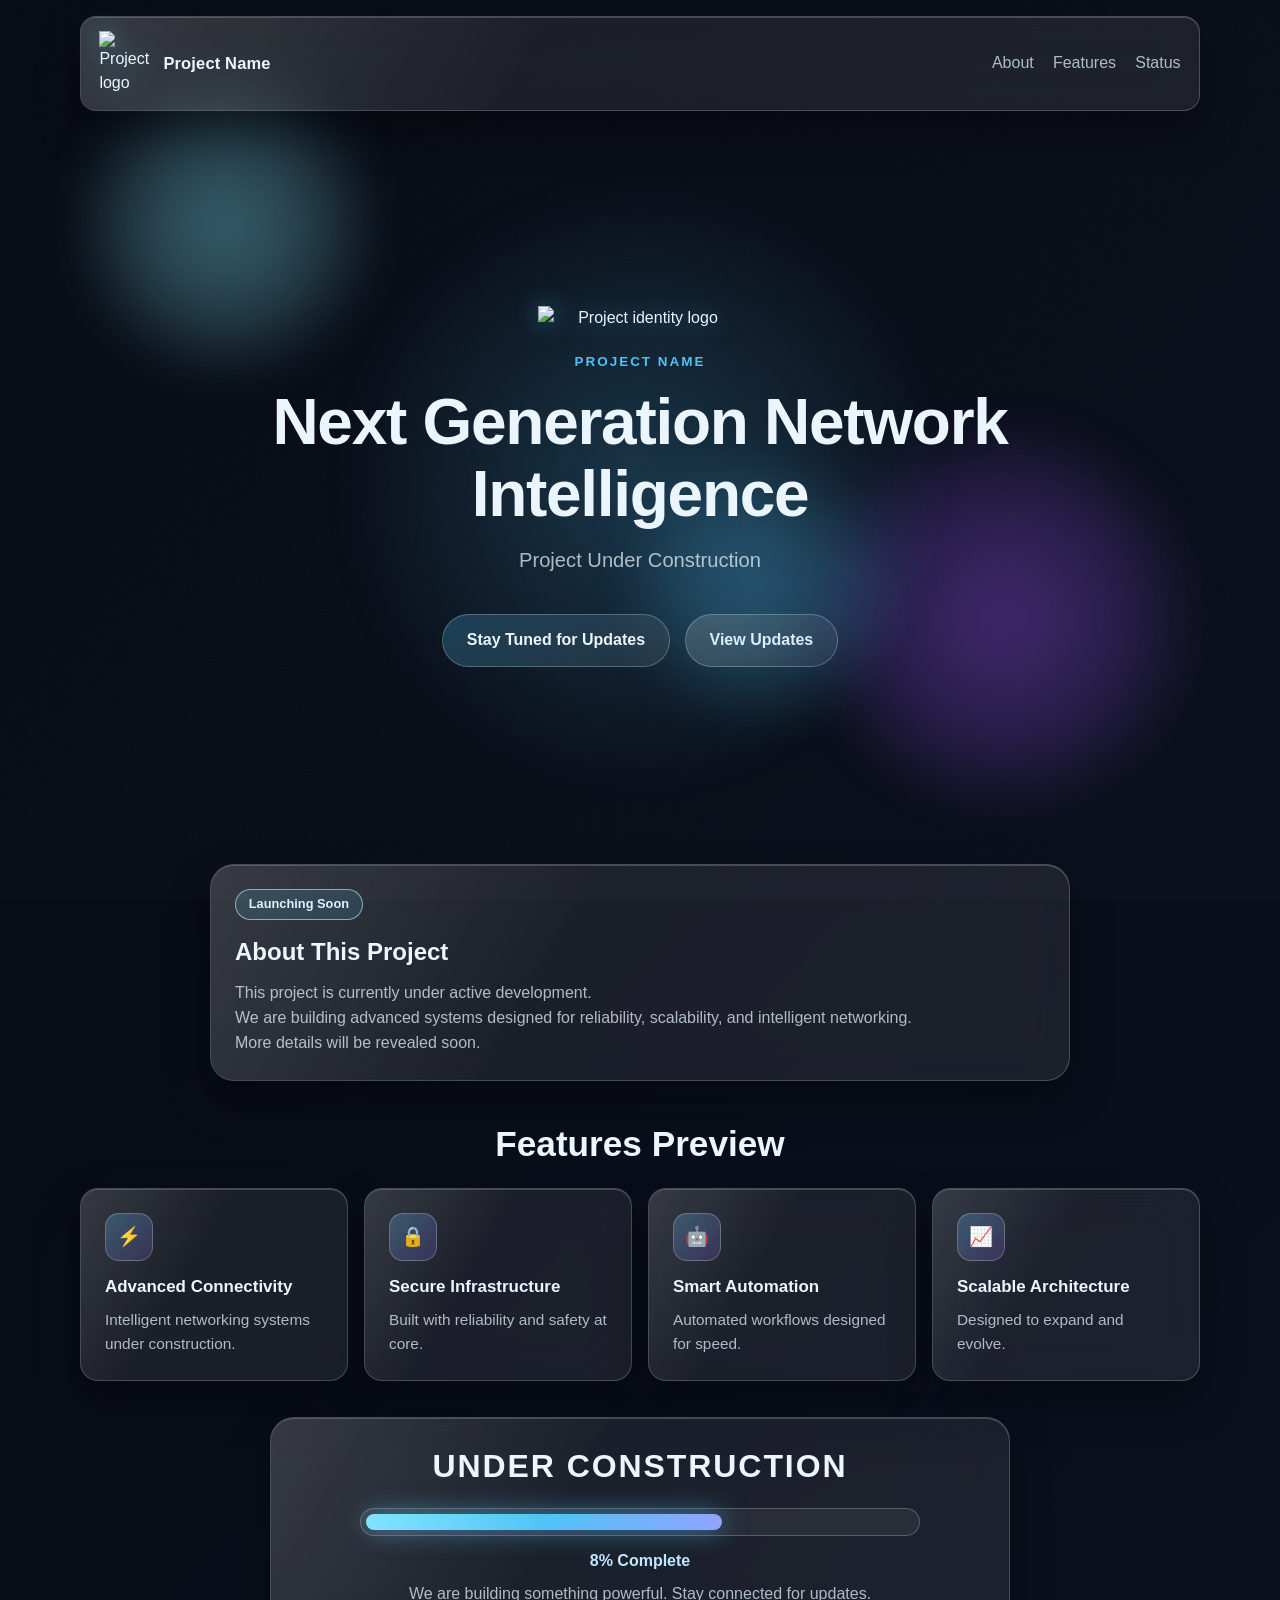
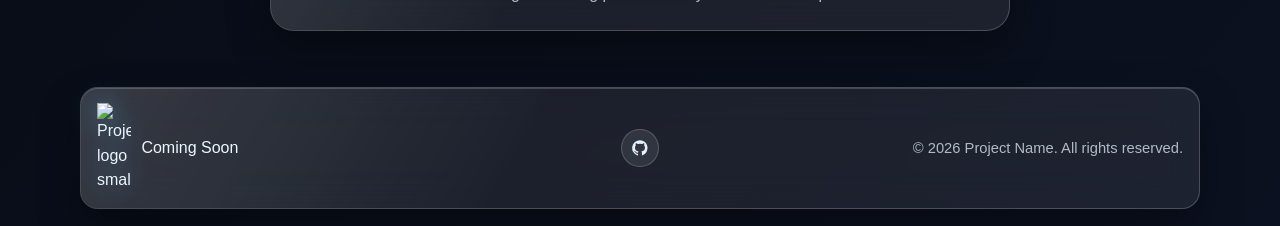
==== index.html @ 475e05da "Add files via upload" ====
<!DOCTYPE html>
<html lang="en">
<head>
  <meta charset="UTF-8" />
  <meta name="viewport" content="width=device-width, initial-scale=1.0" />
  <meta name="description" content="Premium upcoming project landing page with liquid glass UI." />
  <title>Project Name | Next Generation Network Intelligence</title>
  <link rel="icon" href="assets/favicon.ico" />
  <link rel="stylesheet" href="styles.css" />
</head>
<body>
  <div class="ambient-layer" aria-hidden="true">
    <span class="blob blob-one"></span>
    <span class="blob blob-two"></span>
    <span class="blob blob-three"></span>
  </div>

  <header class="navbar glass reveal-on-scroll">
    <a class="brand" href="#">
      <img src="assets/logo.png" alt="Project logo" class="logo nav-logo" />
      <span class="project-name">Project Name</span>
    </a>
    <nav class="nav-links" aria-label="Main">
      <a href="#about">About</a>
      <a href="#features">Features</a>
      <a href="#status">Status</a>
    </nav>
  </header>

  <main>
    <section class="hero reveal-on-scroll">
      <div class="hero-glow"></div>
      <img src="assets/logo.png" alt="Project identity logo" class="logo hero-logo" />
      <p class="eyebrow">Project Name</p>
      <h1>Next Generation Network Intelligence</h1>
      <p class="subtitle">Project Under Construction</p>
      <div class="hero-actions">
        <a href="#status" class="btn glass-btn primary">Stay Tuned for Updates</a>
        <a href="#features" class="btn glass-btn secondary">View Updates</a>
      </div>
    </section>

    <section id="about" class="section reveal-on-scroll">
      <article class="glass card about-card">
        <div class="badge">Launching Soon</div>
        <h2>About This Project</h2>
        <p>
          This project is currently under active development.<br />
          We are building advanced systems designed for reliability, scalability, and intelligent networking.<br />
          More details will be revealed soon.
        </p>
      </article>
    </section>

    <section id="features" class="section reveal-on-scroll">
      <h2 class="section-title">Features Preview</h2>
      <div class="features-grid">
        <article class="glass card feature-card">
          <div class="icon">⚡</div>
          <h3>Advanced Connectivity</h3>
          <p>Intelligent networking systems under construction.</p>
        </article>
        <article class="glass card feature-card">
          <div class="icon">🔒</div>
          <h3>Secure Infrastructure</h3>
          <p>Built with reliability and safety at core.</p>
        </article>
        <article class="glass card feature-card">
          <div class="icon">🤖</div>
          <h3>Smart Automation</h3>
          <p>Automated workflows designed for speed.</p>
        </article>
        <article class="glass card feature-card">
          <div class="icon">📈</div>
          <h3>Scalable Architecture</h3>
          <p>Designed to expand and evolve.</p>
        </article>
      </div>
    </section>

    <section id="status" class="section reveal-on-scroll">
      <article class="glass card status-card">
        <h2>UNDER CONSTRUCTION</h2>
        <div class="progress-shell">
          <div class="progress-fill" data-progress="65"></div>
        </div>
        <p class="progress-label"><span id="progress-value">0</span>% Complete</p>
        <p>We are building something powerful. Stay connected for updates.</p>
      </article>
    </section>
  </main>

  <footer class="footer glass reveal-on-scroll">
    <div class="footer-brand">
      <img src="assets/logo.png" alt="Project logo small" class="logo footer-logo" />
      <span>Coming Soon</span>
    </div>
    <a href="#" class="github-placeholder" aria-label="GitHub placeholder">
      <svg viewBox="0 0 24 24" role="img" aria-hidden="true">
        <path
          d="M12 1.5a10.5 10.5 0 0 0-3.32 20.46c.52.1.72-.22.72-.5v-1.95c-2.93.64-3.55-1.41-3.55-1.41-.48-1.2-1.16-1.52-1.16-1.52-.95-.64.08-.63.08-.63 1.05.07 1.6 1.08 1.6 1.08.94 1.6 2.46 1.14 3.06.87.1-.68.37-1.14.66-1.4-2.33-.27-4.77-1.16-4.77-5.18 0-1.14.4-2.06 1.08-2.8-.1-.27-.47-1.36.1-2.82 0 0 .88-.28 2.87 1.07a9.9 9.9 0 0 1 5.2 0c1.98-1.35 2.86-1.07 2.86-1.07.57 1.46.2 2.55.1 2.82.67.74 1.07 1.66 1.07 2.8 0 4.03-2.45 4.9-4.78 5.17.38.32.72.96.72 1.95v2.89c0 .28.18.6.73.5A10.5 10.5 0 0 0 12 1.5Z"
        />
      </svg>
    </a>
    <p>&copy; <span id="year"></span> Project Name. All rights reserved.</p>
  </footer>

  <script src="script.js"></script>
</body>
</html>
---- styles.css ----
:root {
  --bg-primary: #0a0f1c;
  --glass-bg: rgba(255, 255, 255, 0.08);
  --glass-border: rgba(255, 255, 255, 0.2);
  --accent: #4fc3f7;
  --accent-soft: rgba(79, 195, 247, 0.35);
  --text-main: #ecf6ff;
  --text-muted: rgba(236, 246, 255, 0.72);
  --radius-xl: 24px;
  --radius-lg: 18px;
  --shadow-soft: 0 20px 40px rgba(0, 0, 0, 0.34);
}

* {
  box-sizing: border-box;
}

html,
body {
  margin: 0;
  padding: 0;
}

body {
  font-family: -apple-system, BlinkMacSystemFont, "Segoe UI", Roboto, sans-serif;
  background: linear-gradient(130deg, #060a12 0%, var(--bg-primary) 40%, #121d35 100%);
  background-size: 200% 200%;
  animation: gradientShift 16s ease infinite;
  color: var(--text-main);
  min-height: 100vh;
  line-height: 1.55;
  overflow-x: hidden;
  position: relative;
}

body::before {
  content: "";
  position: fixed;
  inset: 0;
  pointer-events: none;
  opacity: 0.08;
  z-index: 2;
  background-image: url("data:image/svg+xml,%3Csvg xmlns='http://www.w3.org/2000/svg' width='180' height='180' viewBox='0 0 180 180'%3E%3Cfilter id='n'%3E%3CfeTurbulence type='fractalNoise' baseFrequency='0.9' numOctaves='2' stitchTiles='stitch'/%3E%3C/filter%3E%3Crect width='180' height='180' filter='url(%23n)' opacity='0.45'/%3E%3C/svg%3E");
}

a {
  color: inherit;
  text-decoration: none;
}

.ambient-layer {
  position: fixed;
  inset: 0;
  z-index: -1;
  pointer-events: none;
}

.blob {
  position: absolute;
  border-radius: 999px;
  filter: blur(30px);
  opacity: 0.45;
  animation: floatBlob 12s ease-in-out infinite;
}

.blob-one {
  width: 270px;
  height: 270px;
  top: 10%;
  left: 7%;
  background: radial-gradient(circle, rgba(132, 232, 255, 0.9), rgba(132, 232, 255, 0));
}

.blob-two {
  width: 350px;
  height: 350px;
  bottom: 12%;
  right: 8%;
  background: radial-gradient(circle, rgba(154, 84, 255, 0.85), rgba(154, 84, 255, 0));
  animation-delay: -5s;
}

.blob-three {
  width: 240px;
  height: 240px;
  top: 52%;
  left: 50%;
  background: radial-gradient(circle, rgba(79, 195, 247, 0.78), rgba(79, 195, 247, 0));
  animation-delay: -9s;
}

.glass {
  background: var(--glass-bg);
  border: 1px solid var(--glass-border);
  backdrop-filter: blur(20px);
  -webkit-backdrop-filter: blur(20px);
  box-shadow: var(--shadow-soft), inset 0 1px 0 rgba(255, 255, 255, 0.18);
}

.glass::before {
  content: "";
  position: absolute;
  inset: 0;
  border-radius: inherit;
  pointer-events: none;
  background: linear-gradient(120deg, rgba(255, 255, 255, 0.22), rgba(255, 255, 255, 0) 40%);
  mix-blend-mode: screen;
  opacity: 0.55;
}

.navbar {
  position: sticky;
  top: 14px;
  z-index: 20;
  width: min(1120px, calc(100% - 2rem));
  margin: 1rem auto 0;
  border-radius: 16px;
  display: flex;
  align-items: center;
  justify-content: space-between;
  padding: 0.85rem 1.15rem;
}

.brand {
  display: inline-flex;
  align-items: center;
  gap: 0.8rem;
}

.project-name {
  font-size: 1.03rem;
  font-weight: 600;
  letter-spacing: 0.01em;
}

.logo {
  width: 100%;
  height: auto;
  object-fit: contain;
  filter: drop-shadow(0 0 12px rgba(79, 195, 247, 0.48));
  transition: transform 0.35s ease, filter 0.35s ease;
}

.logo:hover {
  transform: translateY(-2px) scale(1.03);
  filter: drop-shadow(0 0 20px rgba(79, 195, 247, 0.75));
}

.nav-logo {
  width: clamp(40px, 4vw, 56px);
  animation: logoPulse 5.8s ease-in-out infinite;
}

.nav-links {
  display: flex;
  gap: 1.2rem;
}

.nav-links a {
  color: var(--text-muted);
  font-weight: 500;
  transition: color 0.25s ease;
}

.nav-links a:hover {
  color: var(--text-main);
}

main {
  width: min(1120px, calc(100% - 2rem));
  margin: 0 auto;
  padding: 2rem 0 1.2rem;
}

.hero {
  position: relative;
  min-height: 76vh;
  display: flex;
  flex-direction: column;
  justify-content: center;
  align-items: center;
  text-align: center;
  gap: 0.9rem;
  padding: 3rem 1rem 2.8rem;
}

.hero-glow {
  position: absolute;
  width: min(680px, 85vw);
  height: min(680px, 85vw);
  border-radius: 999px;
  background: radial-gradient(circle, rgba(79, 195, 247, 0.22), rgba(79, 195, 247, 0) 65%);
  filter: blur(8px);
  z-index: -1;
  animation: pulseGlow 7s ease-in-out infinite;
}

.hero-logo {
  width: clamp(110px, 24vw, 205px);
  animation: logoFloat 5.6s ease-in-out infinite;
}

.eyebrow {
  margin: 0.4rem 0 0;
  color: var(--accent);
  letter-spacing: 0.15em;
  text-transform: uppercase;
  font-size: 0.84rem;
  font-weight: 600;
}

h1 {
  margin: 0;
  max-width: 860px;
  font-size: clamp(2rem, 6vw, 4rem);
  line-height: 1.12;
  letter-spacing: -0.02em;
}

.subtitle {
  margin: 0;
  font-size: clamp(1.02rem, 2.5vw, 1.26rem);
  color: var(--text-muted);
}

.hero-actions {
  margin-top: 1.5rem;
  display: flex;
  gap: 0.9rem;
  flex-wrap: wrap;
  justify-content: center;
}

.btn {
  position: relative;
  display: inline-flex;
  justify-content: center;
  align-items: center;
  min-height: 50px;
  border-radius: 999px;
  padding: 0.8rem 1.5rem;
  font-weight: 600;
  transition: transform 0.28s ease, box-shadow 0.28s ease, border-color 0.28s ease;
}

.glass-btn {
  border: 1px solid rgba(255, 255, 255, 0.24);
  background: linear-gradient(130deg, rgba(255, 255, 255, 0.16), rgba(255, 255, 255, 0.05));
  backdrop-filter: blur(18px);
  -webkit-backdrop-filter: blur(18px);
  box-shadow: 0 0 0 rgba(79, 195, 247, 0);
}

.glass-btn:hover {
  transform: translateY(-3px) scale(1.01);
  box-shadow: 0 10px 35px rgba(79, 195, 247, 0.35), inset 0 0 0 1px rgba(180, 235, 255, 0.6);
  border-color: rgba(180, 235, 255, 0.72);
}

.primary {
  background: linear-gradient(120deg, rgba(79, 195, 247, 0.24), rgba(255, 255, 255, 0.08));
}

.secondary {
  color: #dcefff;
}

.section {
  margin: 2.3rem 0;
}

.card {
  position: relative;
  border-radius: var(--radius-xl);
  padding: 1.5rem;
  transition: transform 0.32s ease, box-shadow 0.32s ease, border-color 0.32s ease;
}

.card:hover {
  transform: translateY(-7px);
  border-color: rgba(173, 231, 255, 0.7);
  box-shadow: 0 24px 50px rgba(8, 18, 36, 0.5), 0 0 35px rgba(79, 195, 247, 0.23);
}

.about-card {
  max-width: 860px;
  margin: 0 auto;
  text-align: left;
}

.about-card h2 {
  margin: 0 0 0.7rem;
}

.about-card p {
  margin: 0;
  color: var(--text-muted);
}

.badge {
  display: inline-flex;
  align-items: center;
  margin-bottom: 0.8rem;
  border-radius: 999px;
  border: 1px solid rgba(190, 241, 255, 0.6);
  background: rgba(79, 195, 247, 0.14);
  color: #d4f4ff;
  padding: 0.3rem 0.8rem;
  font-size: 0.8rem;
  font-weight: 600;
}

.section-title {
  text-align: center;
  font-size: clamp(1.55rem, 4vw, 2.2rem);
  margin: 0 0 1rem;
}

.features-grid {
  display: grid;
  grid-template-columns: repeat(4, minmax(0, 1fr));
  gap: 1rem;
}

.feature-card {
  border-radius: var(--radius-lg);
}

.icon {
  width: 48px;
  height: 48px;
  display: grid;
  place-items: center;
  border-radius: 14px;
  margin-bottom: 0.8rem;
  background: linear-gradient(140deg, rgba(79, 195, 247, 0.26), rgba(157, 90, 255, 0.18));
  border: 1px solid rgba(255, 255, 255, 0.23);
  font-size: 1.2rem;
}

.feature-card h3 {
  margin: 0 0 0.5rem;
  font-size: 1.06rem;
}

.feature-card p {
  margin: 0;
  color: var(--text-muted);
  font-size: 0.96rem;
}

.status-card {
  max-width: 740px;
  margin: 0 auto;
  text-align: center;
}

.status-card h2 {
  margin-top: 0;
  margin-bottom: 1rem;
  font-size: clamp(1.2rem, 3.5vw, 2rem);
  letter-spacing: 0.06em;
}

.progress-shell {
  width: min(560px, 100%);
  margin: 0 auto;
  padding: 5px;
  border-radius: 999px;
  border: 1px solid rgba(255, 255, 255, 0.22);
  background: rgba(255, 255, 255, 0.06);
}

.progress-fill {
  height: 16px;
  width: 0;
  border-radius: 999px;
  background: linear-gradient(90deg, #78e1ff, #4fc3f7, #91a3ff);
  box-shadow: 0 0 26px rgba(79, 195, 247, 0.6);
  transition: width 1.8s cubic-bezier(0.22, 1, 0.36, 1);
}

.progress-label {
  margin: 0.8rem 0 0.5rem;
  color: #bde9ff;
  font-weight: 600;
}

.status-card p:last-child {
  margin: 0;
  color: var(--text-muted);
}

.footer {
  position: relative;
  width: min(1120px, calc(100% - 2rem));
  margin: 0 auto 1.1rem;
  border-radius: 18px;
  padding: 0.9rem 1rem;
  display: grid;
  grid-template-columns: 1fr auto 1fr;
  gap: 0.8rem;
  align-items: center;
}

.footer-brand {
  display: inline-flex;
  align-items: center;
  gap: 0.65rem;
}

.footer-logo {
  width: 34px;
}

.github-placeholder {
  width: 38px;
  height: 38px;
  border-radius: 999px;
  border: 1px solid rgba(255, 255, 255, 0.2);
  display: grid;
  place-items: center;
  background: rgba(255, 255, 255, 0.09);
  transition: transform 0.25s ease, box-shadow 0.25s ease;
}

.github-placeholder:hover {
  transform: translateY(-2px);
  box-shadow: 0 0 20px rgba(79, 195, 247, 0.3);
}

.github-placeholder svg {
  width: 18px;
  fill: #e2f2ff;
}

.footer p {
  margin: 0;
  justify-self: end;
  color: var(--text-muted);
  font-size: 0.92rem;
}

.reveal-on-scroll {
  opacity: 0;
  transform: translateY(30px);
  transition: opacity 0.85s ease, transform 0.85s ease;
}

.reveal-on-scroll.is-visible {
  opacity: 1;
  transform: translateY(0);
}

@keyframes gradientShift {
  0% {
    background-position: 0% 50%;
  }
  50% {
    background-position: 100% 50%;
  }
  100% {
    background-position: 0% 50%;
  }
}

@keyframes floatBlob {
  0%,
  100% {
    transform: translateY(0) translateX(0);
  }
  50% {
    transform: translateY(-26px) translateX(18px);
  }
}

@keyframes logoFloat {
  0%,
  100% {
    transform: translateY(0);
  }
  50% {
    transform: translateY(-8px);
  }
}

@keyframes logoPulse {
  0%,
  100% {
    filter: drop-shadow(0 0 10px rgba(79, 195, 247, 0.4));
  }
  50% {
    filter: drop-shadow(0 0 20px rgba(79, 195, 247, 0.75));
  }
}

@keyframes pulseGlow {
  0%,
  100% {
    opacity: 0.4;
    transform: scale(1);
  }
  50% {
    opacity: 0.8;
    transform: scale(1.04);
  }
}

@media (max-width: 980px) {
  .features-grid {
    grid-template-columns: repeat(2, minmax(0, 1fr));
  }

  .footer {
    grid-template-columns: 1fr;
    text-align: center;
  }

  .footer-brand,
  .footer p {
    justify-self: center;
  }

  .github-placeholder {
    justify-self: center;
  }
}

@media (max-width: 760px) {
  .navbar {
    top: 8px;
    padding: 0.72rem 0.85rem;
  }

  .project-name {
    font-size: 0.94rem;
  }

  .nav-links {
    gap: 0.75rem;
    font-size: 0.9rem;
  }

  .hero {
    min-height: 67vh;
    padding-top: 2.6rem;
  }

  .features-grid {
    grid-template-columns: 1fr;
  }

  .card {
    padding: 1.25rem;
  }

  .hero-actions {
    width: 100%;
  }

  .hero-actions .btn {
    width: 100%;
  }
}
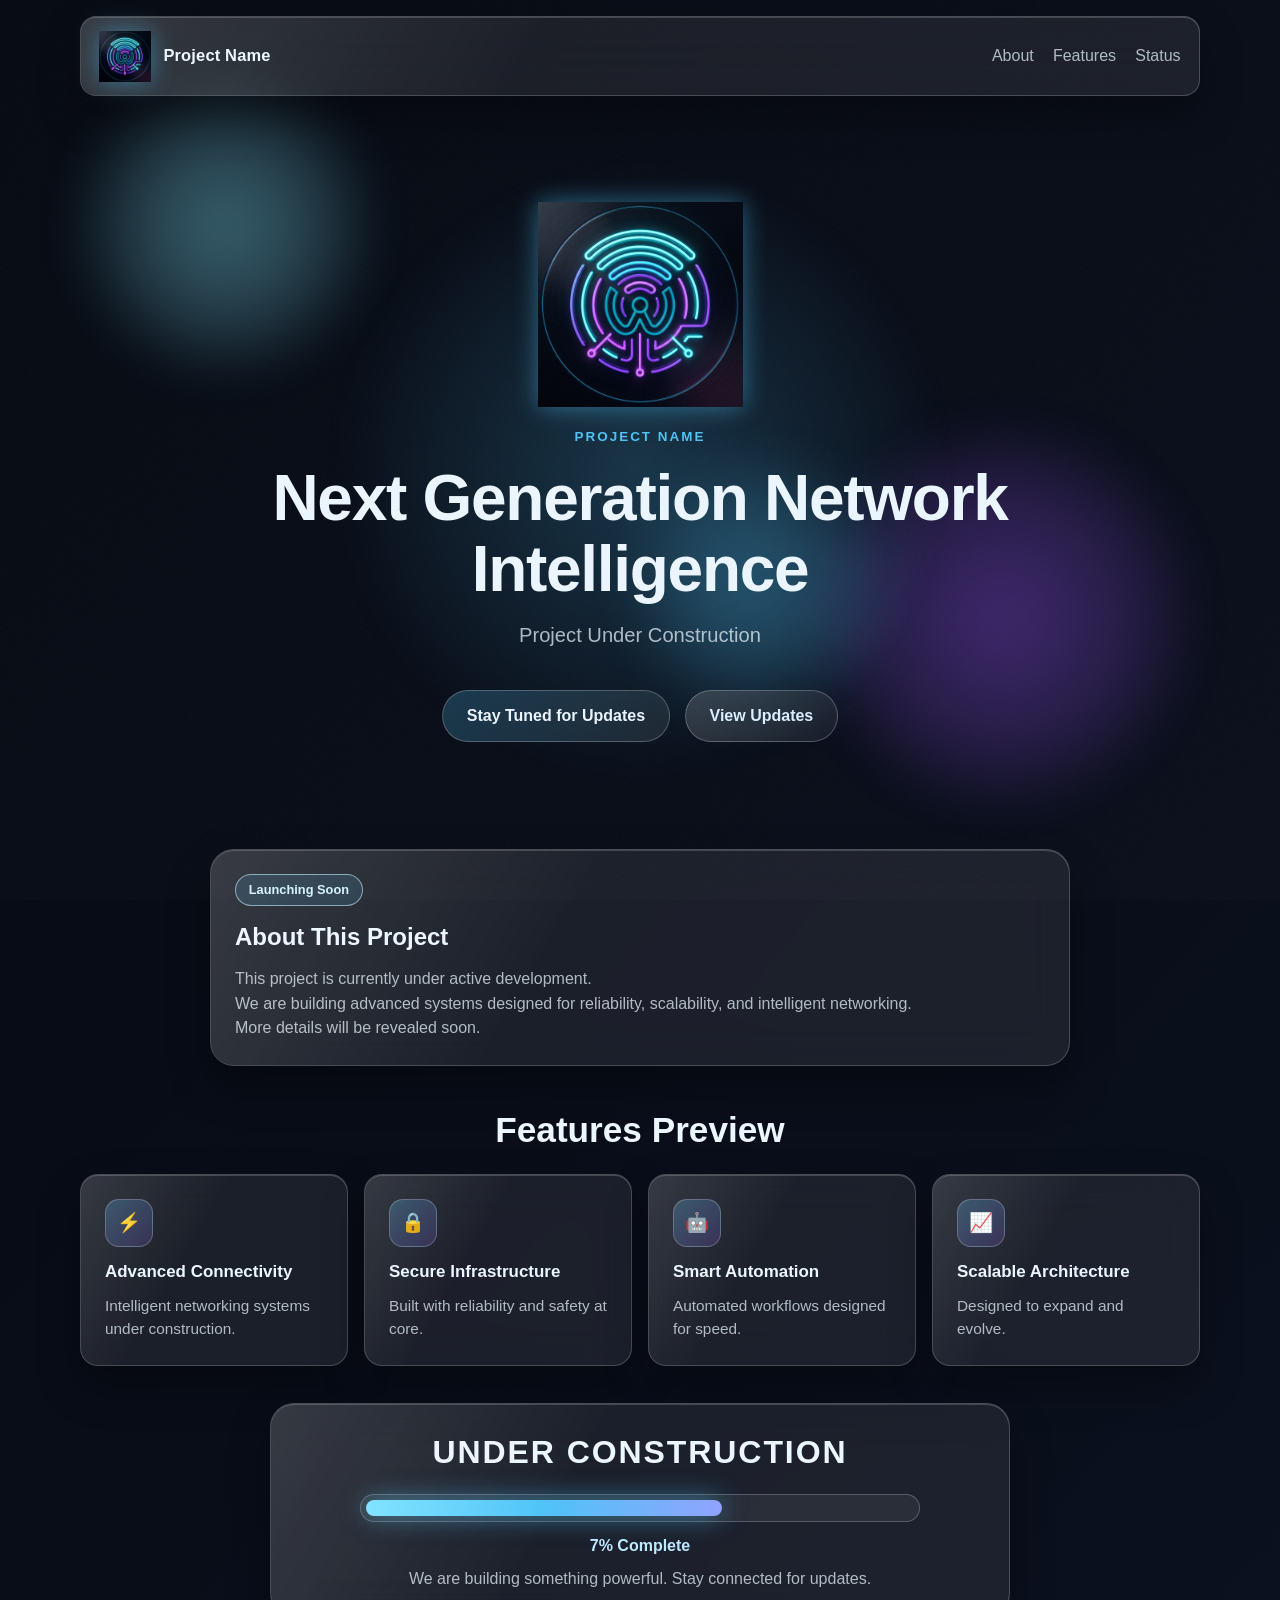
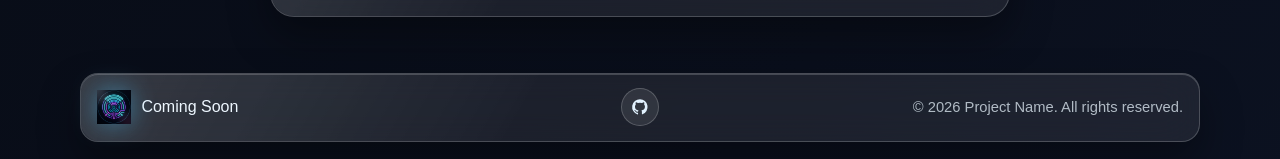
==== commit feb6cbdd: "Fix HTML formatting and structure" ====
--- a/index.html
+++ b/index.html
@@ -96,7 +96,7 @@
       <span>Coming Soon</span>
     </div>
     <a href="#" class="github-placeholder" aria-label="GitHub placeholder">
-      <svg viewBox="0 0 24 24" role="img" aria-hidden="true">
+       <svg viewBox="0 0 24 24" role="img" aria-hidden="true">
         <path
           d="M12 1.5a10.5 10.5 0 0 0-3.32 20.46c.52.1.72-.22.72-.5v-1.95c-2.93.64-3.55-1.41-3.55-1.41-.48-1.2-1.16-1.52-1.16-1.52-.95-.64.08-.63.08-.63 1.05.07 1.6 1.08 1.6 1.08.94 1.6 2.46 1.14 3.06.87.1-.68.37-1.14.66-1.4-2.33-.27-4.77-1.16-4.77-5.18 0-1.14.4-2.06 1.08-2.8-.1-.27-.47-1.36.1-2.82 0 0 .88-.28 2.87 1.07a9.9 9.9 0 0 1 5.2 0c1.98-1.35 2.86-1.07 2.86-1.07.57 1.46.2 2.55.1 2.82.67.74 1.07 1.66 1.07 2.8 0 4.03-2.45 4.9-4.78 5.17.38.32.72.96.72 1.95v2.89c0 .28.18.6.73.5A10.5 10.5 0 0 0 12 1.5Z"
         />
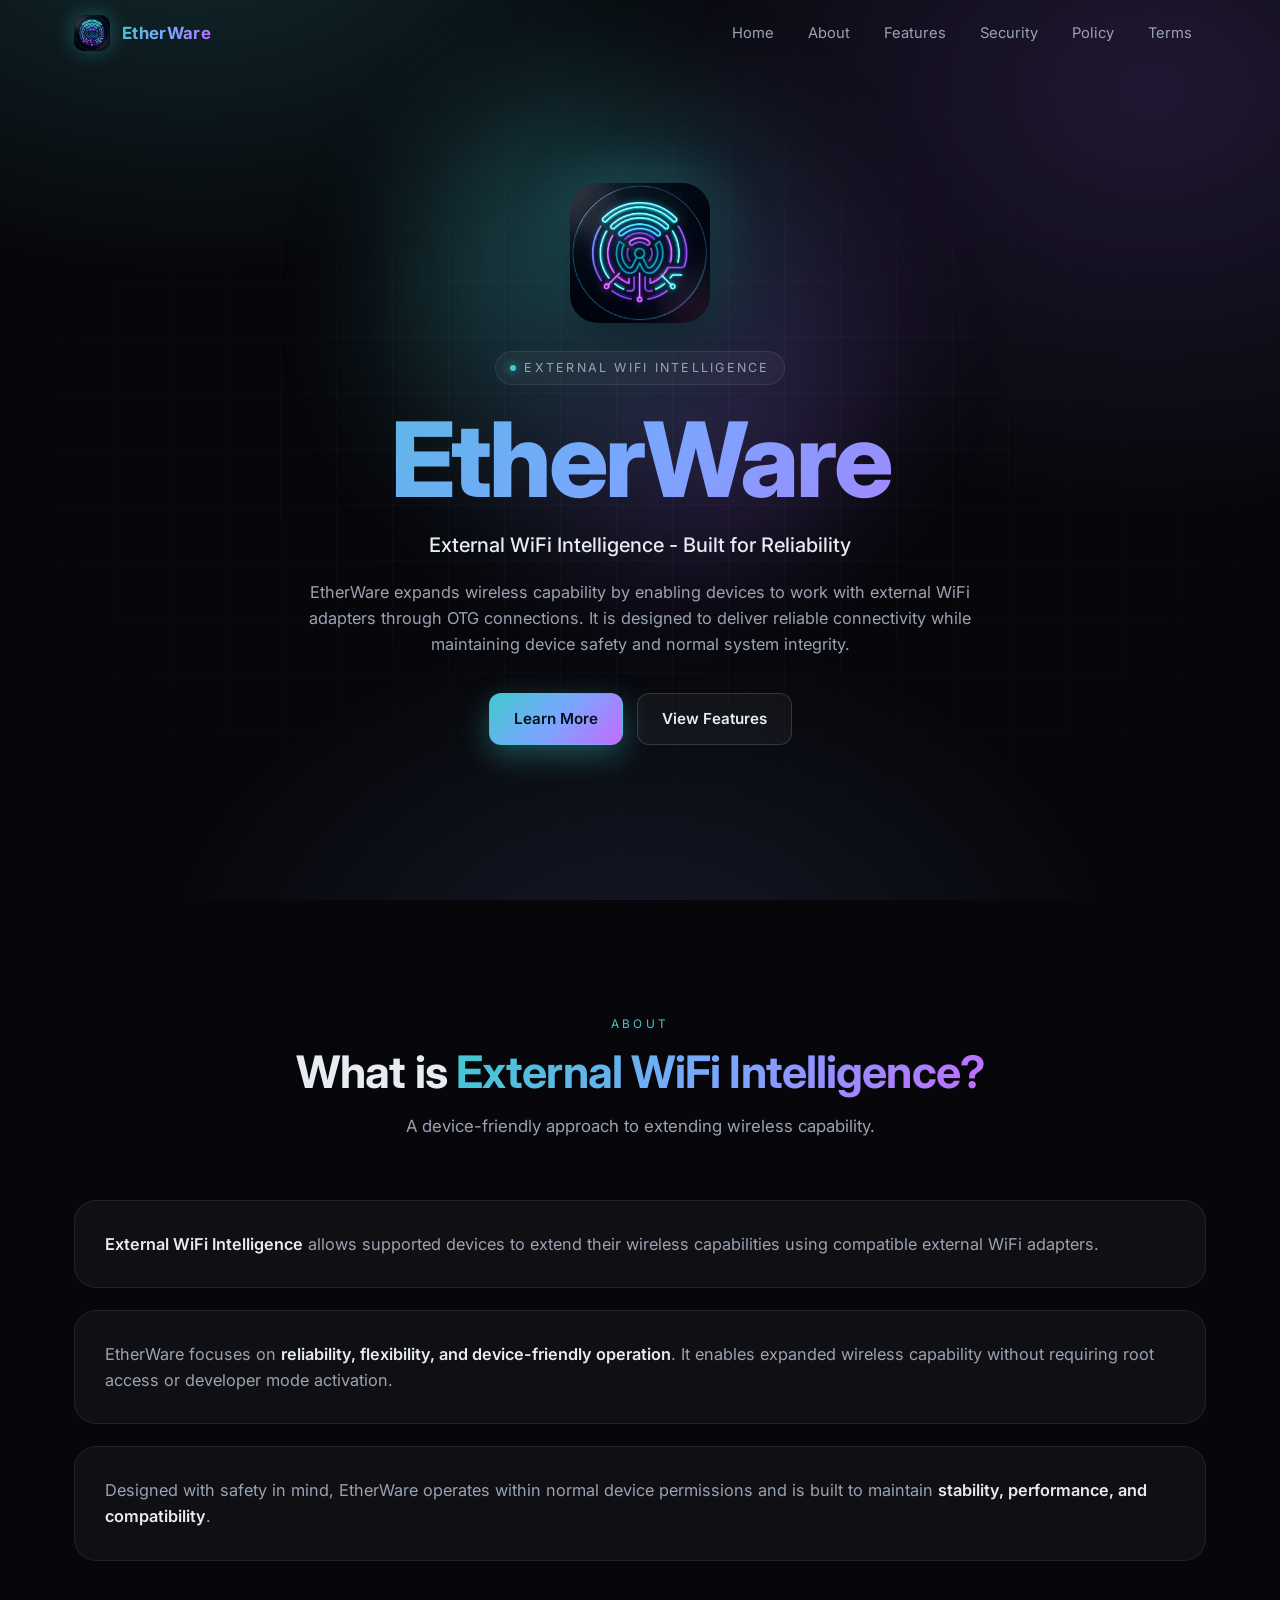
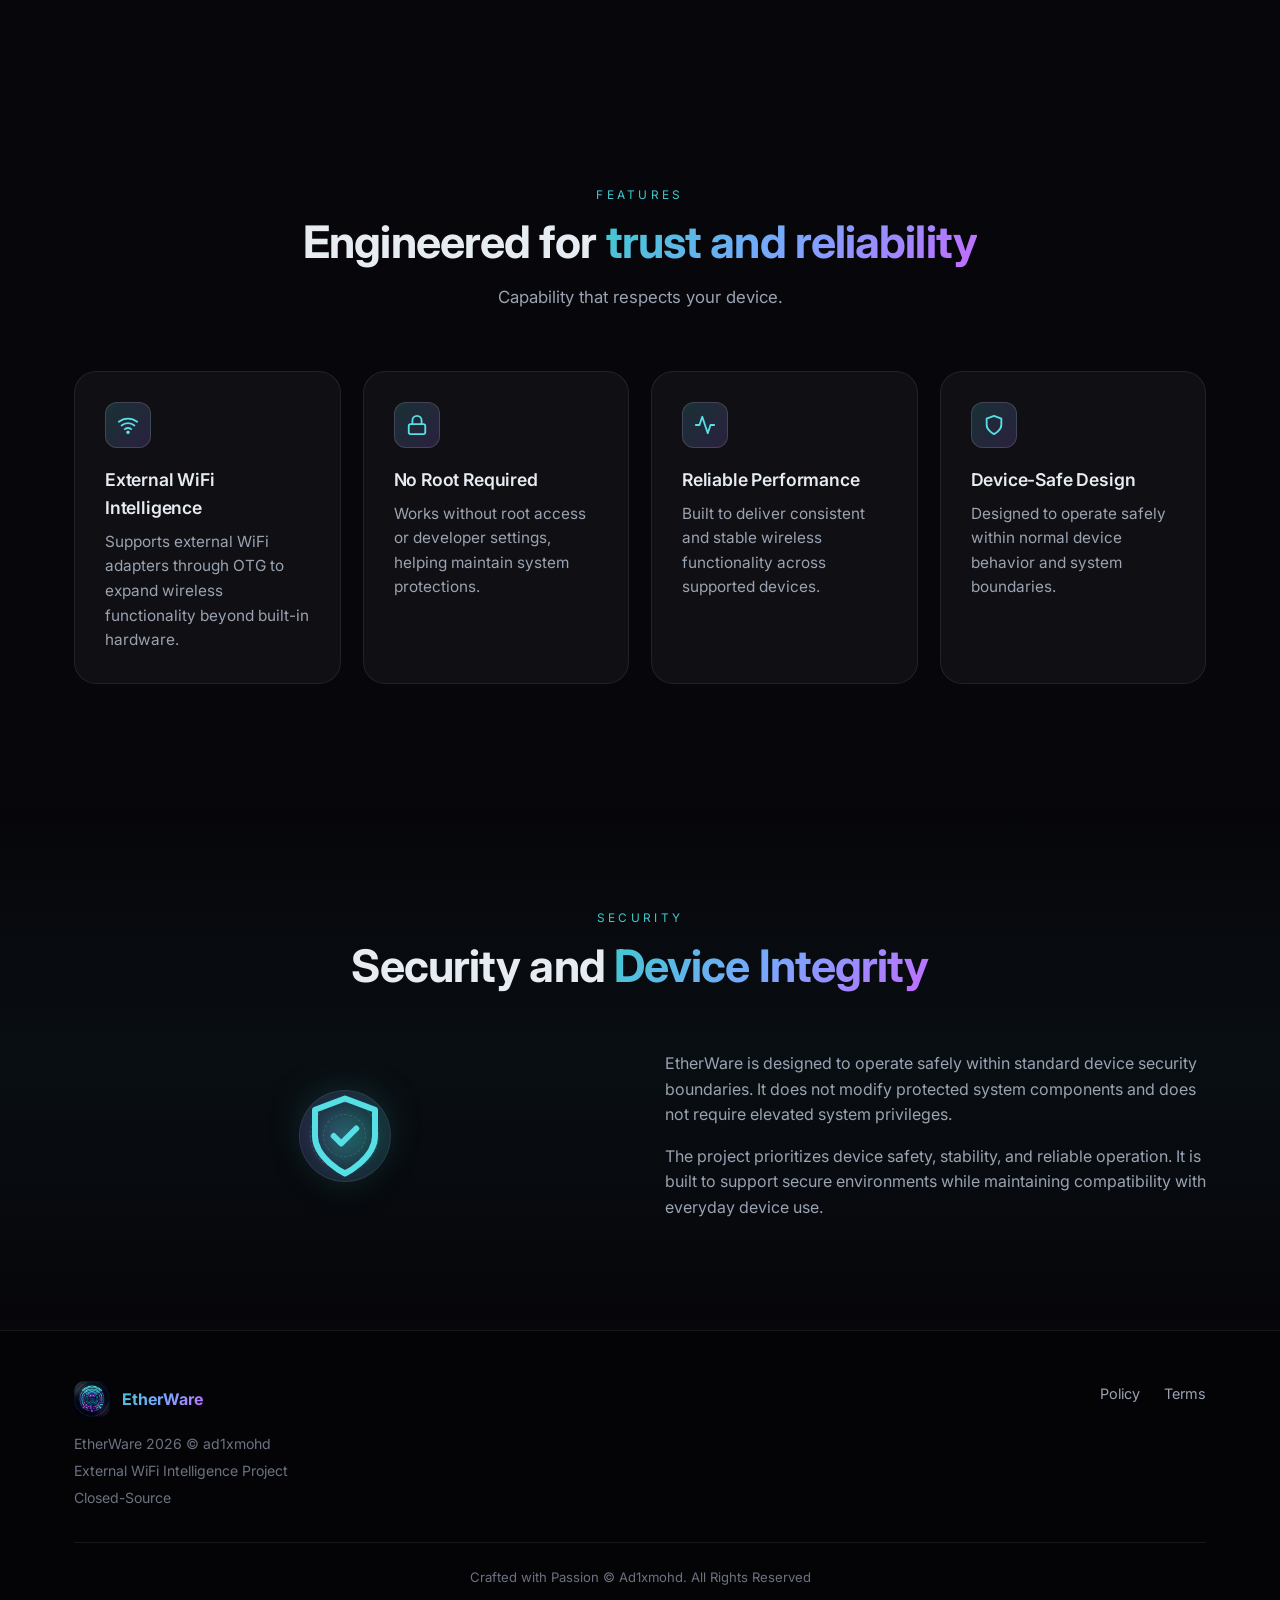
==== commit 932adb60: "Website Files Uploaded" ====
--- a/index.html
+++ b/index.html
@@ -1,110 +1,204 @@
-<!DOCTYPE html>
-<html lang="en">
-<head>
-  <meta charset="UTF-8" />
-  <meta name="viewport" content="width=device-width, initial-scale=1.0" />
-  <meta name="description" content="Premium upcoming project landing page with liquid glass UI." />
-  <title>Project Name | Next Generation Network Intelligence</title>
-  <link rel="icon" href="assets/favicon.ico" />
-  <link rel="stylesheet" href="styles.css" />
-</head>
-<body>
-  <div class="ambient-layer" aria-hidden="true">
-    <span class="blob blob-one"></span>
-    <span class="blob blob-two"></span>
-    <span class="blob blob-three"></span>
-  </div>
-
-  <header class="navbar glass reveal-on-scroll">
-    <a class="brand" href="#">
-      <img src="assets/logo.png" alt="Project logo" class="logo nav-logo" />
-      <span class="project-name">Project Name</span>
-    </a>
-    <nav class="nav-links" aria-label="Main">
-      <a href="#about">About</a>
-      <a href="#features">Features</a>
-      <a href="#status">Status</a>
-    </nav>
-  </header>
-
-  <main>
-    <section class="hero reveal-on-scroll">
-      <div class="hero-glow"></div>
-      <img src="assets/logo.png" alt="Project identity logo" class="logo hero-logo" />
-      <p class="eyebrow">Project Name</p>
-      <h1>Next Generation Network Intelligence</h1>
-      <p class="subtitle">Project Under Construction</p>
-      <div class="hero-actions">
-        <a href="#status" class="btn glass-btn primary">Stay Tuned for Updates</a>
-        <a href="#features" class="btn glass-btn secondary">View Updates</a>
-      </div>
-    </section>
-
-    <section id="about" class="section reveal-on-scroll">
-      <article class="glass card about-card">
-        <div class="badge">Launching Soon</div>
-        <h2>About This Project</h2>
-        <p>
-          This project is currently under active development.<br />
-          We are building advanced systems designed for reliability, scalability, and intelligent networking.<br />
-          More details will be revealed soon.
-        </p>
-      </article>
-    </section>
-
-    <section id="features" class="section reveal-on-scroll">
-      <h2 class="section-title">Features Preview</h2>
-      <div class="features-grid">
-        <article class="glass card feature-card">
-          <div class="icon">⚡</div>
-          <h3>Advanced Connectivity</h3>
-          <p>Intelligent networking systems under construction.</p>
-        </article>
-        <article class="glass card feature-card">
-          <div class="icon">🔒</div>
-          <h3>Secure Infrastructure</h3>
-          <p>Built with reliability and safety at core.</p>
-        </article>
-        <article class="glass card feature-card">
-          <div class="icon">🤖</div>
-          <h3>Smart Automation</h3>
-          <p>Automated workflows designed for speed.</p>
-        </article>
-        <article class="glass card feature-card">
-          <div class="icon">📈</div>
-          <h3>Scalable Architecture</h3>
-          <p>Designed to expand and evolve.</p>
-        </article>
-      </div>
-    </section>
-
-    <section id="status" class="section reveal-on-scroll">
-      <article class="glass card status-card">
-        <h2>UNDER CONSTRUCTION</h2>
-        <div class="progress-shell">
-          <div class="progress-fill" data-progress="65"></div>
-        </div>
-        <p class="progress-label"><span id="progress-value">0</span>% Complete</p>
-        <p>We are building something powerful. Stay connected for updates.</p>
-      </article>
-    </section>
-  </main>
-
-  <footer class="footer glass reveal-on-scroll">
-    <div class="footer-brand">
-      <img src="assets/logo.png" alt="Project logo small" class="logo footer-logo" />
-      <span>Coming Soon</span>
-    </div>
-    <a href="#" class="github-placeholder" aria-label="GitHub placeholder">
-       <svg viewBox="0 0 24 24" role="img" aria-hidden="true">
-        <path
-          d="M12 1.5a10.5 10.5 0 0 0-3.32 20.46c.52.1.72-.22.72-.5v-1.95c-2.93.64-3.55-1.41-3.55-1.41-.48-1.2-1.16-1.52-1.16-1.52-.95-.64.08-.63.08-.63 1.05.07 1.6 1.08 1.6 1.08.94 1.6 2.46 1.14 3.06.87.1-.68.37-1.14.66-1.4-2.33-.27-4.77-1.16-4.77-5.18 0-1.14.4-2.06 1.08-2.8-.1-.27-.47-1.36.1-2.82 0 0 .88-.28 2.87 1.07a9.9 9.9 0 0 1 5.2 0c1.98-1.35 2.86-1.07 2.86-1.07.57 1.46.2 2.55.1 2.82.67.74 1.07 1.66 1.07 2.8 0 4.03-2.45 4.9-4.78 5.17.38.32.72.96.72 1.95v2.89c0 .28.18.6.73.5A10.5 10.5 0 0 0 12 1.5Z"
-        />
-      </svg>
-    </a>
-    <p>&copy; <span id="year"></span> Project Name. All rights reserved.</p>
-  </footer>
-
-  <script src="script.js"></script>
-</body>
-</html>
+<!doctype html>
+<html lang="en">
+<head>
+  <meta charset="utf-8" />
+  <meta name="viewport" content="width=device-width, initial-scale=1" />
+  <title>EtherWare - External WiFi Intelligence</title>
+  <meta name="description" content="EtherWare expands wireless capability with external WiFi adapters via OTG — reliable, device-safe, no root required." />
+  <meta name="theme-color" content="#07070b" />
+  <link rel="icon" type="image/x-icon" href="favicon.ico" />
+  <meta property="og:title" content="EtherWare — External WiFi Intelligence" />
+  <meta property="og:description" content="External WiFi Intelligence — Built for Reliability." />
+  <meta property="og:type" content="website" />
+  <link rel="preconnect" href="https://fonts.googleapis.com" />
+  <link rel="preconnect" href="https://fonts.gstatic.com" crossorigin />
+  <link href="https://fonts.googleapis.com/css2?family=Inter:wght@400;500;600;700;800&family=JetBrains+Mono:wght@500&display=swap" rel="stylesheet" />
+  <link rel="stylesheet" href="style.css" />
+</head>
+<body>
+
+  <header class="nav" id="nav">
+    <div class="nav-inner">
+      <a href="#home" class="brand" aria-label="EtherWare home">
+        <img src="logo.png" alt="EtherWare logo" class="brand-logo" />
+        <span class="brand-name">EtherWare</span>
+      </a>
+
+      <button class="nav-toggle" id="navToggle" aria-label="Open menu" aria-controls="navLinks">
+        <span></span>
+      </button>
+
+      <ul class="nav-links" id="navLinks">
+        <li><a href="#home">Home</a></li>
+        <li><a href="#about">About</a></li>
+        <li><a href="#features">Features</a></li>
+        <li><a href="#security">Security</a></li>
+        <li><a href="policy.html">Policy</a></li>
+        <li><a href="terms.html">Terms</a></li>
+      </ul>
+    </div>
+  </header>
+
+  <main>
+    <!-- HERO -->
+    <section class="hero" id="home">
+      <div class="hero-orb" aria-hidden="true"></div>
+      <div class="container">
+        <img src="logo.png" alt="" class="hero-logo" />
+        <span class="eyebrow"><span class="dot"></span> External WiFi Intelligence</span>
+        <h1 class="hero-title" id="heroTitle">EtherWare</h1>
+        <p class="hero-subtitle">External WiFi Intelligence - Built for Reliability</p>
+        <p class="hero-desc">
+          EtherWare expands wireless capability by enabling devices to work with external WiFi
+          adapters through OTG connections. It is designed to deliver reliable connectivity while
+          maintaining device safety and normal system integrity.
+        </p>
+        <div class="btn-row">
+          <a href="https://github.com/ad1xmohd/EtherWare" class="btn btn-primary">Learn More</a>
+          <a href="#features" class="btn btn-ghost">View Features</a>
+        </div>
+      </div>
+    </section>
+
+    <!-- ABOUT -->
+    <section id="about">
+      <div class="container">
+        <div class="section-head reveal">
+          <span class="section-eyebrow">About</span>
+          <h2 class="section-title">What is <span class="grad">External WiFi Intelligence?</span></h2>
+          <p class="section-lead">A device-friendly approach to extending wireless capability.</p>
+        </div>
+
+        <div class="about-grid">
+          <div class="about-card reveal">
+            <p>
+              <strong>External WiFi Intelligence</strong> allows supported devices to extend their
+              wireless capabilities using compatible external WiFi adapters.
+            </p>
+          </div>
+          <div class="about-card reveal">
+            <p>
+              EtherWare focuses on <strong>reliability, flexibility, and device-friendly operation</strong>.
+              It enables expanded wireless capability without requiring root access or developer mode activation.
+            </p>
+          </div>
+          <div class="about-card reveal">
+            <p>
+              Designed with safety in mind, EtherWare operates within normal device permissions and is
+              built to maintain <strong>stability, performance, and compatibility</strong>.
+            </p>
+          </div>
+        </div>
+      </div>
+    </section>
+
+    <!-- FEATURES -->
+    <section id="features">
+      <div class="container">
+        <div class="section-head reveal">
+          <span class="section-eyebrow">Features</span>
+          <h2 class="section-title">Engineered for <span class="grad">trust and reliability</span></h2>
+          <p class="section-lead">Capability that respects your device.</p>
+        </div>
+
+        <div class="features-grid">
+          <article class="feature reveal">
+            <div class="feature-icon" aria-hidden="true">
+              <svg viewBox="0 0 24 24" fill="none" stroke="currentColor" stroke-width="2" stroke-linecap="round" stroke-linejoin="round">
+                <path d="M5 12.55a11 11 0 0 1 14 0"/><path d="M2 8.5a16 16 0 0 1 20 0"/>
+                <path d="M8.5 16.5a6 6 0 0 1 7 0"/><circle cx="12" cy="20" r="1"/>
+              </svg>
+            </div>
+            <h3>External WiFi Intelligence</h3>
+            <p>Supports external WiFi adapters through OTG to expand wireless functionality beyond built-in hardware.</p>
+          </article>
+
+          <article class="feature reveal">
+            <div class="feature-icon" aria-hidden="true">
+              <svg viewBox="0 0 24 24" fill="none" stroke="currentColor" stroke-width="2" stroke-linecap="round" stroke-linejoin="round">
+                <rect x="3" y="11" width="18" height="11" rx="2"/><path d="M7 11V7a5 5 0 0 1 10 0v4"/>
+              </svg>
+            </div>
+            <h3>No Root Required</h3>
+            <p>Works without root access or developer settings, helping maintain system protections.</p>
+          </article>
+
+          <article class="feature reveal">
+            <div class="feature-icon" aria-hidden="true">
+              <svg viewBox="0 0 24 24" fill="none" stroke="currentColor" stroke-width="2" stroke-linecap="round" stroke-linejoin="round">
+                <path d="M22 12h-4l-3 9L9 3l-3 9H2"/>
+              </svg>
+            </div>
+            <h3>Reliable Performance</h3>
+            <p>Built to deliver consistent and stable wireless functionality across supported devices.</p>
+          </article>
+
+          <article class="feature reveal">
+            <div class="feature-icon" aria-hidden="true">
+              <svg viewBox="0 0 24 24" fill="none" stroke="currentColor" stroke-width="2" stroke-linecap="round" stroke-linejoin="round">
+                <path d="M12 22s8-4 8-10V5l-8-3-8 3v7c0 6 8 10 8 10z"/>
+              </svg>
+            </div>
+            <h3>Device-Safe Design</h3>
+            <p>Designed to operate safely within normal device behavior and system boundaries.</p>
+          </article>
+        </div>
+      </div>
+    </section>
+
+    <!-- SECURITY -->
+    <section id="security" class="security">
+      <div class="container">
+        <div class="section-head reveal">
+          <span class="section-eyebrow">Security</span>
+          <h2 class="section-title">Security and <span class="grad">Device Integrity</span></h2>
+        </div>
+
+        <div class="security-grid">
+          <div class="security-visual reveal" aria-hidden="true">
+            <svg class="shield" viewBox="0 0 24 24" fill="none" stroke="currentColor" stroke-width="1.6" stroke-linecap="round" stroke-linejoin="round">
+              <path d="M12 22s8-4 8-10V5l-8-3-8 3v7c0 6 8 10 8 10z"/>
+              <path d="M9 12l2 2 4-4"/>
+            </svg>
+          </div>
+          <div class="security-text reveal">
+            <p>
+              EtherWare is designed to operate safely within standard device security boundaries.
+              It does not modify protected system components and does not require elevated system privileges.
+            </p>
+            <p>
+              The project prioritizes device safety, stability, and reliable operation. It is built
+              to support secure environments while maintaining compatibility with everyday device use.
+            </p>
+          </div>
+        </div>
+      </div>
+    </section>
+  </main>
+
+  <footer class="footer">
+    <div class="container">
+      <div class="footer-grid">
+        <div>
+          <div class="footer-brand">
+            <img src="logo.png" alt="" />
+            <span class="footer-brand-text">EtherWare</span>
+          </div>
+          <p class="footer-meta" style="margin-top:14px">
+            EtherWare 2026 © ad1xmohd<br/>
+            External WiFi Intelligence Project<br/>
+            Closed-Source 
+          </p>
+        </div>
+        <ul class="footer-links" style="list-style:none">
+          <li><a href="policy.html">Policy</a></li>
+          <li><a href="terms.html">Terms</a></li>
+        </ul>
+      </div>
+      <div class="footer-bottom">Crafted with Passion © Ad1xmohd. All Rights Reserved</div>
+    </div>
+  </footer>
+
+  <script src="script.js"></script>
+</body>
+</html>
--- a/style.css
+++ b/style.css
@@ -0,0 +1,540 @@
+/* EtherWare — External WiFi Intelligence
+   Dark, modern, tech-style static stylesheet */
+
+:root {
+  --bg: #07070b;
+  --bg-2: #0b0d14;
+  --surface: rgba(255, 255, 255, 0.04);
+  --surface-strong: rgba(255, 255, 255, 0.07);
+  --border: rgba(255, 255, 255, 0.08);
+  --border-strong: rgba(255, 255, 255, 0.14);
+  --text: #e7ecf3;
+  --text-dim: #9aa3b2;
+  --text-muted: #6b7280;
+  --cyan: #40c9ce;
+  --cyan-2: #56e0e6;
+  --violet: #a06bff;
+  --pink: #e26bff;
+  --grad: linear-gradient(135deg, #40c9ce 0%, #7aa6ff 50%, #c46bff 100%);
+  --shadow-glow: 0 0 40px rgba(64, 201, 206, 0.18);
+  --radius: 14px;
+  --radius-lg: 22px;
+  --max: 1180px;
+  --nav-h: 68px;
+  --ease: cubic-bezier(0.22, 1, 0.36, 1);
+}
+
+* { box-sizing: border-box; margin: 0; padding: 0; }
+
+html { scroll-behavior: smooth; -webkit-text-size-adjust: 100%; scroll-padding-top: var(--nav-h); }
+
+body {
+  font-family: 'Inter', -apple-system, BlinkMacSystemFont, 'Segoe UI', Roboto, Helvetica, Arial, sans-serif;
+  background: var(--bg);
+  color: var(--text);
+  line-height: 1.6;
+  -webkit-font-smoothing: antialiased;
+  overflow-x: hidden;
+  min-height: 100vh;
+}
+
+/* Ambient background */
+body::before {
+  content: "";
+  position: fixed;
+  inset: 0;
+  z-index: -2;
+  background:
+    radial-gradient(900px 600px at 15% -10%, rgba(64, 201, 206, 0.18), transparent 60%),
+    radial-gradient(900px 700px at 90% 10%, rgba(160, 107, 255, 0.16), transparent 60%),
+    radial-gradient(800px 600px at 50% 110%, rgba(122, 166, 255, 0.12), transparent 60%),
+    var(--bg);
+}
+body::after {
+  content: "";
+  position: fixed;
+  inset: 0;
+  z-index: -1;
+  background-image:
+    linear-gradient(rgba(255, 255, 255, 0.025) 1px, transparent 1px),
+    linear-gradient(90deg, rgba(255, 255, 255, 0.025) 1px, transparent 1px);
+  background-size: 56px 56px;
+  mask-image: radial-gradient(ellipse at center, #000 30%, transparent 75%);
+  pointer-events: none;
+}
+
+a { color: inherit; text-decoration: none; }
+img { max-width: 100%; display: block; }
+
+.container {
+  width: 100%;
+  max-width: var(--max);
+  margin: 0 auto;
+  padding: 0 24px;
+}
+
+/* ---------- NAVBAR ---------- */
+.nav {
+  position: fixed;
+  top: 0; left: 0; right: 0;
+  height: var(--nav-h);
+  z-index: 50;
+  display: flex;
+  align-items: center;
+  background: transparent;
+  border-bottom: 1px solid transparent;
+  transition: background 400ms var(--ease), border-color 400ms var(--ease), backdrop-filter 400ms var(--ease);
+}
+.nav.scrolled {
+  background: rgba(8, 9, 14, 0.72);
+  backdrop-filter: saturate(140%) blur(14px);
+  -webkit-backdrop-filter: saturate(140%) blur(14px);
+  border-bottom-color: var(--border);
+}
+.nav-inner {
+  width: 100%;
+  max-width: var(--max);
+  margin: 0 auto;
+  padding: 0 24px;
+  display: flex;
+  align-items: center;
+  justify-content: space-between;
+  gap: 24px;
+}
+.brand { display: flex; align-items: center; gap: 12px; min-width: 0; }
+.brand-logo {
+  width: 36px; height: 36px;
+  border-radius: 10px;
+  object-fit: cover;
+  box-shadow: 0 0 20px rgba(64, 201, 206, 0.35);
+}
+.brand-name {
+  font-weight: 700;
+  letter-spacing: 0.02em;
+  font-size: 1.05rem;
+  /* Hidden by default, revealed when hero title is scrolled past */
+  opacity: 0;
+  transform: translateY(6px);
+  transition: opacity 500ms var(--ease), transform 500ms var(--ease);
+  background: var(--grad);
+  -webkit-background-clip: text;
+  background-clip: text;
+  color: transparent;
+}
+.nav.title-in .brand-name { opacity: 1; transform: translateY(0); }
+
+.nav-links {
+  display: flex;
+  align-items: center;
+  gap: 6px;
+  list-style: none;
+}
+.nav-links a {
+  position: relative;
+  display: inline-block;
+  padding: 8px 14px;
+  font-size: 0.92rem;
+  color: var(--text-dim);
+  border-radius: 8px;
+  transition: color 220ms var(--ease), background 220ms var(--ease);
+}
+.nav-links a:hover { color: var(--text); background: var(--surface); }
+.nav-links a.cta {
+  color: #04131a;
+  background: var(--grad);
+  font-weight: 600;
+}
+.nav-links a.cta:hover { filter: brightness(1.08); }
+
+.nav-toggle {
+  display: none;
+  background: transparent;
+  border: 1px solid var(--border);
+  color: var(--text);
+  width: 40px; height: 40px;
+  border-radius: 10px;
+  cursor: pointer;
+  align-items: center;
+  justify-content: center;
+}
+.nav-toggle span {
+  display: block;
+  width: 18px; height: 2px;
+  background: currentColor;
+  position: relative;
+}
+.nav-toggle span::before,
+.nav-toggle span::after {
+  content: "";
+  position: absolute; left: 0;
+  width: 18px; height: 2px;
+  background: currentColor;
+}
+.nav-toggle span::before { top: -6px; }
+.nav-toggle span::after  { top: 6px; }
+
+/* ---------- HERO ---------- */
+.hero {
+  position: relative;
+  min-height: 100vh;
+  display: flex;
+  align-items: center;
+  justify-content: center;
+  text-align: center;
+  padding: calc(var(--nav-h) + 40px) 24px 80px;
+  overflow: hidden;
+}
+.hero-orb {
+  position: absolute;
+  width: 520px; height: 520px;
+  border-radius: 50%;
+  background: radial-gradient(circle at 30% 30%, rgba(64, 201, 206, 0.45), transparent 60%),
+              radial-gradient(circle at 70% 70%, rgba(160, 107, 255, 0.35), transparent 60%);
+  filter: blur(60px);
+  top: 8%; left: 50%;
+  transform: translate(-50%, 0);
+  z-index: -1;
+  opacity: 0.7;
+  animation: orbFloat 14s ease-in-out infinite;
+}
+@keyframes orbFloat {
+  0%, 100% { transform: translate(-50%, 0) scale(1); }
+  50%      { transform: translate(-50%, -20px) scale(1.05); }
+}
+
+.hero-logo {
+  width: 140px; height: 140px;
+  border-radius: 28px;
+  margin: 0 auto 28px;
+  box-shadow: 0 20px 60px rgba(0,0,0,0.6), 0 0 60px rgba(64,201,206,0.35);
+  animation: floatY 6s ease-in-out infinite;
+}
+@keyframes floatY {
+  0%, 100% { transform: translateY(0); }
+  50%      { transform: translateY(-8px); }
+}
+
+.eyebrow {
+  display: inline-flex;
+  align-items: center;
+  gap: 8px;
+  padding: 6px 14px;
+  font-size: 0.78rem;
+  letter-spacing: 0.18em;
+  text-transform: uppercase;
+  color: var(--text-dim);
+  background: var(--surface);
+  border: 1px solid var(--border);
+  border-radius: 999px;
+  margin-bottom: 22px;
+}
+.eyebrow .dot {
+  width: 6px; height: 6px; border-radius: 50%;
+  background: var(--cyan);
+  box-shadow: 0 0 10px var(--cyan);
+}
+
+.hero-title {
+  font-size: clamp(3rem, 9vw, 6.5rem);
+  font-weight: 800;
+  letter-spacing: -0.03em;
+  line-height: 1;
+  background: var(--grad);
+  -webkit-background-clip: text;
+  background-clip: text;
+  color: transparent;
+  margin-bottom: 18px;
+}
+.hero-subtitle {
+  font-size: clamp(1rem, 2vw, 1.25rem);
+  color: var(--text);
+  font-weight: 500;
+  margin-bottom: 18px;
+}
+.hero-desc {
+  max-width: 680px;
+  margin: 0 auto 36px;
+  color: var(--text-dim);
+  font-size: 1.02rem;
+}
+
+.btn-row {
+  display: flex;
+  gap: 14px;
+  justify-content: center;
+  flex-wrap: wrap;
+}
+.btn {
+  display: inline-flex;
+  align-items: center;
+  gap: 8px;
+  padding: 13px 24px;
+  font-size: 0.95rem;
+  font-weight: 600;
+  border-radius: 12px;
+  cursor: pointer;
+  border: 1px solid transparent;
+  transition: transform 220ms var(--ease), box-shadow 220ms var(--ease), background 220ms var(--ease), border-color 220ms var(--ease);
+}
+.btn-primary {
+  background: var(--grad);
+  color: #04131a;
+  box-shadow: 0 10px 30px rgba(64, 201, 206, 0.35);
+}
+.btn-primary:hover { transform: translateY(-2px); box-shadow: 0 16px 40px rgba(64, 201, 206, 0.5); }
+.btn-ghost {
+  background: var(--surface);
+  color: var(--text);
+  border-color: var(--border-strong);
+}
+.btn-ghost:hover { background: var(--surface-strong); transform: translateY(-2px); }
+
+.scroll-hint {
+  position: absolute;
+  bottom: 28px;
+  left: 50%;
+  transform: translateX(-50%);
+  color: var(--text-muted);
+  font-size: 0.72rem;
+  letter-spacing: 0.3em;
+  text-transform: uppercase;
+  display: flex; flex-direction: column; align-items: center; gap: 8px;
+  opacity: 0.7;
+}
+.scroll-hint::after {
+  content: "";
+  width: 1px; height: 36px;
+  background: linear-gradient(to bottom, var(--text-muted), transparent);
+  animation: scrollPulse 2s ease-in-out infinite;
+}
+@keyframes scrollPulse {
+  0%, 100% { opacity: 0.3; transform: scaleY(0.6); }
+  50%      { opacity: 1;   transform: scaleY(1); }
+}
+
+/* ---------- SECTIONS ---------- */
+section { padding: 110px 0; position: relative; }
+.section-head { text-align: center; max-width: 760px; margin: 0 auto 60px; }
+.section-eyebrow {
+  display: inline-block;
+  font-size: 0.74rem;
+  letter-spacing: 0.28em;
+  text-transform: uppercase;
+  color: var(--cyan);
+  margin-bottom: 14px;
+}
+.section-title {
+  font-size: clamp(2rem, 4vw, 2.8rem);
+  font-weight: 700;
+  letter-spacing: -0.02em;
+  line-height: 1.1;
+  margin-bottom: 16px;
+}
+.section-title .grad {
+  background: var(--grad);
+  -webkit-background-clip: text;
+  background-clip: text;
+  color: transparent;
+}
+.section-lead { color: var(--text-dim); font-size: 1.05rem; }
+
+/* About */
+.about-grid {
+  display: grid;
+  grid-template-columns: 1fr;
+  gap: 22px;
+}
+.about-card {
+  padding: 30px;
+  background: var(--surface);
+  border: 1px solid var(--border);
+  border-radius: var(--radius-lg);
+  backdrop-filter: blur(10px);
+  color: var(--text-dim);
+  font-size: 1.02rem;
+}
+.about-card strong { color: var(--text); font-weight: 600; }
+
+/* Features */
+.features-grid {
+  display: grid;
+  grid-template-columns: repeat(auto-fit, minmax(260px, 1fr));
+  gap: 22px;
+}
+.feature {
+  position: relative;
+  padding: 30px;
+  background: var(--surface);
+  border: 1px solid var(--border);
+  border-radius: var(--radius-lg);
+  overflow: hidden;
+  transition: transform 360ms var(--ease), border-color 360ms var(--ease), background 360ms var(--ease);
+}
+.feature::before {
+  content: "";
+  position: absolute;
+  inset: 0;
+  background: radial-gradient(400px 200px at var(--mx, 50%) var(--my, 0%), rgba(64,201,206,0.12), transparent 60%);
+  opacity: 0;
+  transition: opacity 300ms var(--ease);
+  pointer-events: none;
+}
+.feature:hover { transform: translateY(-4px); border-color: var(--border-strong); background: var(--surface-strong); }
+.feature:hover::before { opacity: 1; }
+.feature-icon {
+  width: 46px; height: 46px;
+  border-radius: 12px;
+  display: flex; align-items: center; justify-content: center;
+  background: linear-gradient(135deg, rgba(64,201,206,0.18), rgba(160,107,255,0.18));
+  border: 1px solid var(--border-strong);
+  margin-bottom: 18px;
+  color: var(--cyan-2);
+}
+.feature-icon svg { width: 22px; height: 22px; }
+.feature h3 { font-size: 1.1rem; font-weight: 600; margin-bottom: 8px; letter-spacing: -0.01em; }
+.feature p { color: var(--text-dim); font-size: 0.96rem; }
+
+/* Security */
+.security {
+  background:
+    linear-gradient(180deg, transparent, rgba(64,201,206,0.04), transparent);
+}
+.security-grid {
+  display: grid;
+  grid-template-columns: 1fr 1fr;
+  gap: 50px;
+  align-items: center;
+}
+.security-visual {
+  aspect-ratio: 1;
+  border-radius: 50%;
+  background:
+    radial-gradient(circle at 50% 50%, rgba(64,201,206,0.3), transparent 60%),
+    conic-gradient(from 90deg, rgba(64,201,206,0.15), rgba(160,107,255,0.15), rgba(64,201,206,0.15));
+  border: 1px solid var(--border);
+  position: relative;
+  display: flex;
+  align-items: center;
+  justify-content: center;
+  max-width: 380px;
+  margin: 0 auto;
+}
+.security-visual::before, .security-visual::after {
+  content: "";
+  position: absolute;
+  inset: 12%;
+  border-radius: 50%;
+  border: 1px dashed var(--border-strong);
+  animation: spin 30s linear infinite;
+}
+.security-visual::after { inset: 26%; animation-duration: 18s; animation-direction: reverse; }
+@keyframes spin { to { transform: rotate(360deg); } }
+.security-visual .shield {
+  width: 90px; height: 90px;
+  color: var(--cyan-2);
+  filter: drop-shadow(0 0 18px rgba(64,201,206,0.6));
+  z-index: 1;
+}
+.security-text p { color: var(--text-dim); margin-bottom: 16px; }
+.security-text p:last-child { margin-bottom: 0; }
+
+/* ---------- FOOTER ---------- */
+.footer {
+  border-top: 1px solid var(--border);
+  padding: 50px 0 36px;
+  background: rgba(0,0,0,0.4);
+}
+.footer-grid {
+  display: flex;
+  justify-content: space-between;
+  align-items: flex-start;
+  gap: 30px;
+  flex-wrap: wrap;
+}
+.footer-brand { display: flex; align-items: center; gap: 12px; }
+.footer-brand img { width: 36px; height: 36px; border-radius: 10px; }
+.footer-brand-text { font-weight: 700; background: var(--grad); -webkit-background-clip: text; background-clip: text; color: transparent; }
+.footer-meta { color: var(--text-muted); font-size: 0.88rem; line-height: 1.9; }
+.footer-links { display: flex; gap: 24px; }
+.footer-links a { color: var(--text-dim); font-size: 0.9rem; transition: color 200ms; }
+.footer-links a:hover { color: var(--cyan-2); }
+.footer-bottom {
+  text-align: center;
+  margin-top: 30px;
+  padding-top: 24px;
+  border-top: 1px solid var(--border);
+  color: var(--text-muted);
+  font-size: 0.82rem;
+}
+
+/* ---------- LEGAL PAGES ---------- */
+.legal {
+  padding: calc(var(--nav-h) + 80px) 0 100px;
+}
+.legal-wrap { max-width: 820px; margin: 0 auto; }
+.legal h1 {
+  font-size: clamp(2.2rem, 5vw, 3.2rem);
+  font-weight: 800;
+  letter-spacing: -0.03em;
+  margin-bottom: 12px;
+  background: var(--grad);
+  -webkit-background-clip: text;
+  background-clip: text;
+  color: transparent;
+}
+.legal .legal-sub { color: var(--text-dim); margin-bottom: 40px; }
+.legal article {
+  background: var(--surface);
+  border: 1px solid var(--border);
+  border-radius: var(--radius-lg);
+  padding: 30px;
+  margin-bottom: 18px;
+  backdrop-filter: blur(8px);
+}
+.legal article h2 {
+  font-size: 1.2rem;
+  margin-bottom: 10px;
+  color: var(--text);
+  letter-spacing: -0.01em;
+}
+.legal article h2 .num {
+  color: var(--cyan);
+  font-family: 'JetBrains Mono', ui-monospace, monospace;
+  font-size: 0.85em;
+  margin-right: 8px;
+}
+.legal article p { color: var(--text-dim); }
+
+/* ---------- REVEAL ---------- */
+.reveal { opacity: 0; transform: translateY(24px); transition: opacity 800ms var(--ease), transform 800ms var(--ease); }
+.reveal.in { opacity: 1; transform: translateY(0); }
+
+/* ---------- RESPONSIVE ---------- */
+@media (max-width: 860px) {
+  .security-grid { grid-template-columns: 1fr; gap: 30px; }
+  .nav-toggle { display: inline-flex; }
+  .nav-links {
+    position: absolute;
+    top: var(--nav-h); left: 0; right: 0;
+    flex-direction: column;
+    align-items: stretch;
+    background: rgba(8, 9, 14, 0.96);
+    backdrop-filter: blur(16px);
+    border-bottom: 1px solid var(--border);
+    padding: 14px 18px 18px;
+    gap: 4px;
+    transform: translateY(-12px);
+    opacity: 0;
+    pointer-events: none;
+    transition: opacity 240ms var(--ease), transform 240ms var(--ease);
+  }
+  .nav-links.open { opacity: 1; transform: translateY(0); pointer-events: auto; }
+  .nav-links a { padding: 12px 14px; }
+  section { padding: 80px 0; }
+  .hero-logo { width: 110px; height: 110px; }
+}
+
+@media (prefers-reduced-motion: reduce) {
+  *, *::before, *::after { animation: none !important; transition: none !important; }
+  html { scroll-behavior: auto; }
+}
